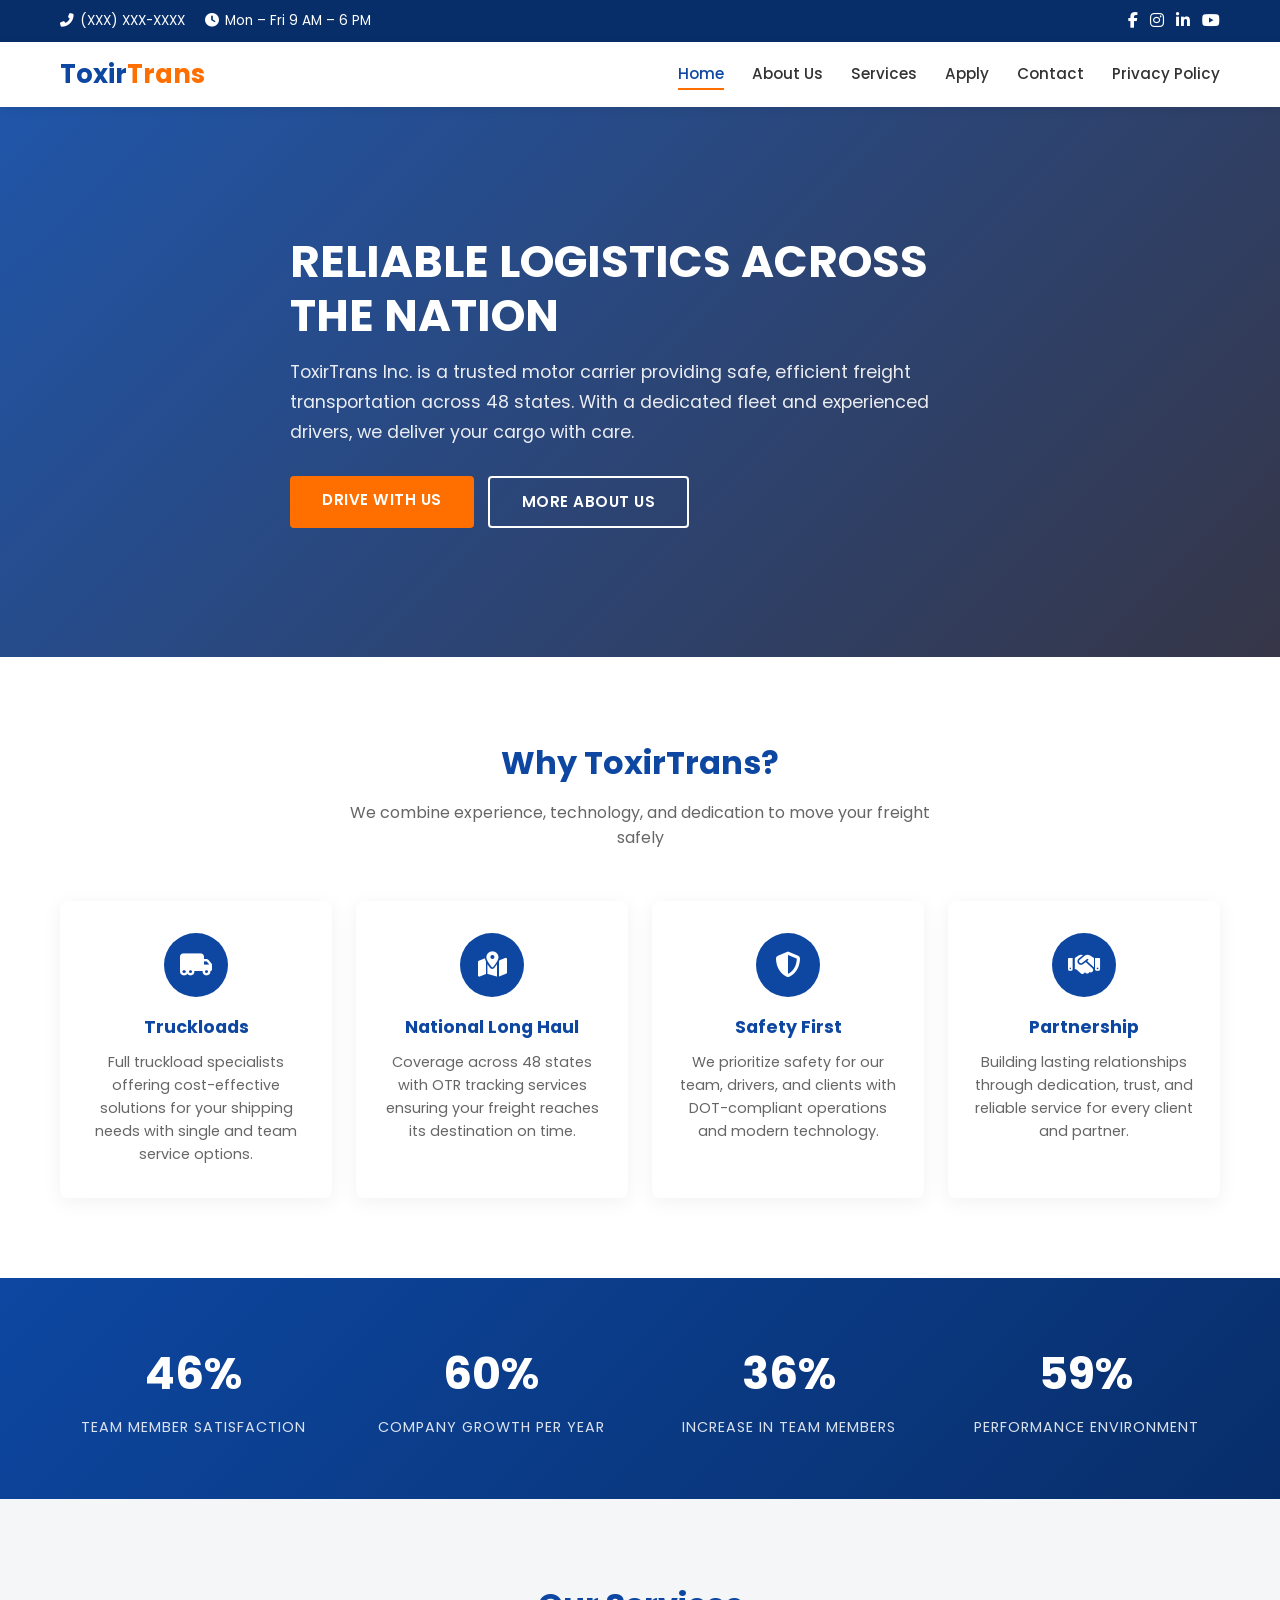
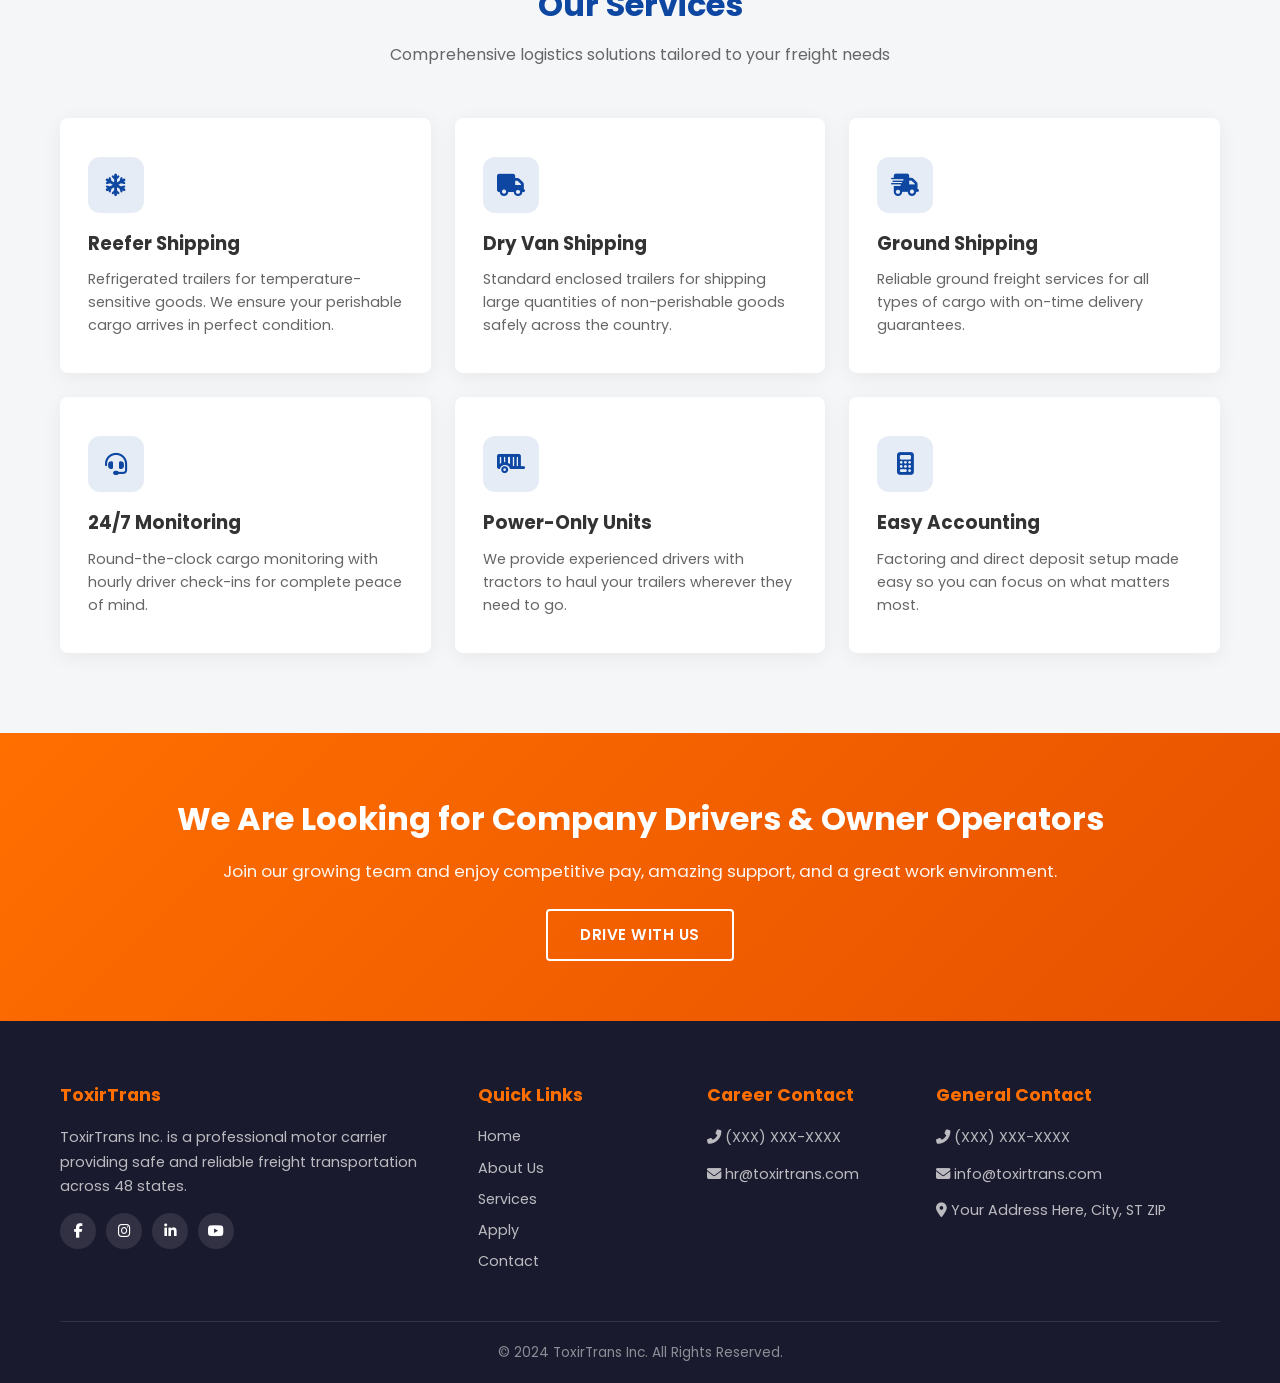
==== index.html @ 1f2e8809 "Initial ToxirTrans website - 6-page static site Co-Authored-By: Claude Opus 4.6 <noreply@anthropic.c" ====
<!DOCTYPE html>
<html lang="en">
<head>
  <meta charset="UTF-8">
  <meta name="viewport" content="width=device-width, initial-scale=1.0">
  <title>ToxirTrans – Reliable Logistics Across the Nation</title>
  <meta name="description" content="ToxirTrans Inc. – Professional trucking and logistics services across 48 states. Dry Van, Reefer, Power-Only and more.">
  <link rel="preconnect" href="https://fonts.googleapis.com">
  <link href="https://fonts.googleapis.com/css2?family=Poppins:wght@300;400;500;600;700&display=swap" rel="stylesheet">
  <link rel="stylesheet" href="https://cdnjs.cloudflare.com/ajax/libs/font-awesome/6.5.1/css/all.min.css">
  <link rel="stylesheet" href="css/style.css">
</head>
<body>

  <!-- TOPBAR -->
  <div class="topbar">
    <div class="container">
      <div class="topbar-left">
        <span><i class="fas fa-phone-alt"></i> (XXX) XXX-XXXX</span>
        <span><i class="fas fa-clock"></i> Mon – Fri 9 AM – 6 PM</span>
      </div>
      <div class="topbar-right">
        <a href="#" aria-label="Facebook"><i class="fab fa-facebook-f"></i></a>
        <a href="#" aria-label="Instagram"><i class="fab fa-instagram"></i></a>
        <a href="#" aria-label="LinkedIn"><i class="fab fa-linkedin-in"></i></a>
        <a href="#" aria-label="YouTube"><i class="fab fa-youtube"></i></a>
      </div>
    </div>
  </div>

  <!-- NAVBAR -->
  <nav class="navbar">
    <div class="container">
      <a href="index.html" class="logo">Toxir<span>Trans</span></a>
      <div class="nav-links">
        <a href="index.html" class="active">Home</a>
        <a href="about.html">About Us</a>
        <a href="services.html">Services</a>
        <a href="apply.html">Apply</a>
        <a href="contact.html">Contact</a>
        <a href="privacy.html">Privacy Policy</a>
      </div>
      <div class="hamburger"><i class="fas fa-bars"></i></div>
    </div>
  </nav>

  <!-- HERO -->
  <section class="hero">
    <div class="container">
      <div class="hero-content">
        <h1>Reliable Logistics Across the Nation</h1>
        <p>ToxirTrans Inc. is a trusted motor carrier providing safe, efficient freight transportation across 48 states. With a dedicated fleet and experienced drivers, we deliver your cargo with care.</p>
        <div class="hero-buttons">
          <a href="apply.html" class="btn btn-primary">Drive With Us</a>
          <a href="about.html" class="btn btn-outline">More About Us</a>
        </div>
      </div>
    </div>
  </section>

  <!-- WHY US -->
  <section class="section">
    <div class="container">
      <div class="section-title fade-in">
        <h2>Why ToxirTrans?</h2>
        <p>We combine experience, technology, and dedication to move your freight safely</p>
      </div>
      <div class="value-grid">
        <div class="value-card fade-in">
          <div class="icon"><i class="fas fa-truck-moving"></i></div>
          <h3>Truckloads</h3>
          <p>Full truckload specialists offering cost-effective solutions for your shipping needs with single and team service options.</p>
        </div>
        <div class="value-card fade-in">
          <div class="icon"><i class="fas fa-map-marked-alt"></i></div>
          <h3>National Long Haul</h3>
          <p>Coverage across 48 states with OTR tracking services ensuring your freight reaches its destination on time.</p>
        </div>
        <div class="value-card fade-in">
          <div class="icon"><i class="fas fa-shield-alt"></i></div>
          <h3>Safety First</h3>
          <p>We prioritize safety for our team, drivers, and clients with DOT-compliant operations and modern technology.</p>
        </div>
        <div class="value-card fade-in">
          <div class="icon"><i class="fas fa-handshake"></i></div>
          <h3>Partnership</h3>
          <p>Building lasting relationships through dedication, trust, and reliable service for every client and partner.</p>
        </div>
      </div>
    </div>
  </section>

  <!-- STATS -->
  <section class="stats-section">
    <div class="container">
      <div class="stats-grid">
        <div class="stat-item fade-in">
          <h3><span class="counter" data-target="70" data-suffix="%">0</span></h3>
          <p>Team Member Satisfaction</p>
        </div>
        <div class="stat-item fade-in">
          <h3><span class="counter" data-target="92" data-suffix="%">0</span></h3>
          <p>Company Growth Per Year</p>
        </div>
        <div class="stat-item fade-in">
          <h3><span class="counter" data-target="54" data-suffix="%">0</span></h3>
          <p>Increase in Team Members</p>
        </div>
        <div class="stat-item fade-in">
          <h3><span class="counter" data-target="90" data-suffix="%">0</span></h3>
          <p>Performance Environment</p>
        </div>
      </div>
    </div>
  </section>

  <!-- SERVICES -->
  <section class="section section-light">
    <div class="container">
      <div class="section-title fade-in">
        <h2>Our Services</h2>
        <p>Comprehensive logistics solutions tailored to your freight needs</p>
      </div>
      <div class="services-grid">
        <div class="service-card fade-in">
          <div class="icon"><i class="fas fa-snowflake"></i></div>
          <h3>Reefer Shipping</h3>
          <p>Refrigerated trailers for temperature-sensitive goods. We ensure your perishable cargo arrives in perfect condition.</p>
        </div>
        <div class="service-card fade-in">
          <div class="icon"><i class="fas fa-truck"></i></div>
          <h3>Dry Van Shipping</h3>
          <p>Standard enclosed trailers for shipping large quantities of non-perishable goods safely across the country.</p>
        </div>
        <div class="service-card fade-in">
          <div class="icon"><i class="fas fa-shipping-fast"></i></div>
          <h3>Ground Shipping</h3>
          <p>Reliable ground freight services for all types of cargo with on-time delivery guarantees.</p>
        </div>
        <div class="service-card fade-in">
          <div class="icon"><i class="fas fa-headset"></i></div>
          <h3>24/7 Monitoring</h3>
          <p>Round-the-clock cargo monitoring with hourly driver check-ins for complete peace of mind.</p>
        </div>
        <div class="service-card fade-in">
          <div class="icon"><i class="fas fa-trailer"></i></div>
          <h3>Power-Only Units</h3>
          <p>We provide experienced drivers with tractors to haul your trailers wherever they need to go.</p>
        </div>
        <div class="service-card fade-in">
          <div class="icon"><i class="fas fa-calculator"></i></div>
          <h3>Easy Accounting</h3>
          <p>Factoring and direct deposit setup made easy so you can focus on what matters most.</p>
        </div>
      </div>
    </div>
  </section>

  <!-- RECRUITMENT CTA -->
  <section class="cta-section">
    <div class="container">
      <h2>We Are Looking for Company Drivers &amp; Owner Operators</h2>
      <p>Join our growing team and enjoy competitive pay, amazing support, and a great work environment.</p>
      <a href="apply.html" class="btn btn-outline">Drive With Us</a>
    </div>
  </section>

  <!-- FOOTER -->
  <footer class="footer">
    <div class="container">
      <div class="footer-grid">
        <div class="footer-col">
          <h3>Toxir<span style="color:#ff6f00">Trans</span></h3>
          <p>ToxirTrans Inc. is a professional motor carrier providing safe and reliable freight transportation across 48 states.</p>
          <div class="footer-social">
            <a href="#"><i class="fab fa-facebook-f"></i></a>
            <a href="#"><i class="fab fa-instagram"></i></a>
            <a href="#"><i class="fab fa-linkedin-in"></i></a>
            <a href="#"><i class="fab fa-youtube"></i></a>
          </div>
        </div>
        <div class="footer-col">
          <h3>Quick Links</h3>
          <a href="index.html">Home</a>
          <a href="about.html">About Us</a>
          <a href="services.html">Services</a>
          <a href="apply.html">Apply</a>
          <a href="contact.html">Contact</a>
        </div>
        <div class="footer-col">
          <h3>Career Contact</h3>
          <p><i class="fas fa-phone-alt"></i> (XXX) XXX-XXXX</p>
          <p><i class="fas fa-envelope"></i> hr@toxirtrans.com</p>
        </div>
        <div class="footer-col">
          <h3>General Contact</h3>
          <p><i class="fas fa-phone-alt"></i> (XXX) XXX-XXXX</p>
          <p><i class="fas fa-envelope"></i> info@toxirtrans.com</p>
          <p><i class="fas fa-map-marker-alt"></i> Your Address Here, City, ST ZIP</p>
        </div>
      </div>
      <div class="footer-bottom">
        <p>&copy; 2024 ToxirTrans Inc. All Rights Reserved.</p>
      </div>
    </div>
  </footer>

  <script src="js/main.js"></script>
</body>
</html>
---- css/style.css ----
/* ===== RESET & BASE ===== */
*, *::before, *::after { margin: 0; padding: 0; box-sizing: border-box; }
html { scroll-behavior: smooth; }
body {
  font-family: 'Poppins', sans-serif;
  color: #333;
  line-height: 1.6;
  overflow-x: hidden;
}
a { text-decoration: none; color: inherit; }
ul { list-style: none; }
img { max-width: 100%; display: block; }
.container { max-width: 1200px; margin: 0 auto; padding: 0 20px; }

/* ===== COLORS ===== */
:root {
  --primary: #0d47a1;
  --primary-dark: #082e6a;
  --accent: #ff6f00;
  --accent-light: #ffa040;
  --text: #333;
  --text-light: #666;
  --light-bg: #f4f6f8;
  --white: #fff;
  --dark: #1a1a2e;
}

/* ===== HEADER / TOPBAR ===== */
.topbar {
  background: var(--primary-dark);
  color: var(--white);
  padding: 8px 0;
  font-size: 0.85rem;
}
.topbar .container {
  display: flex;
  justify-content: space-between;
  align-items: center;
  flex-wrap: wrap;
  gap: 10px;
}
.topbar-left { display: flex; gap: 20px; align-items: center; }
.topbar-left span { display: flex; align-items: center; gap: 6px; }
.topbar-right { display: flex; gap: 12px; }
.topbar-right a {
  color: var(--white);
  font-size: 1rem;
  transition: color 0.3s;
}
.topbar-right a:hover { color: var(--accent); }

.navbar {
  background: var(--white);
  box-shadow: 0 2px 10px rgba(0,0,0,0.08);
  position: sticky;
  top: 0;
  z-index: 1000;
}
.navbar .container {
  display: flex;
  justify-content: space-between;
  align-items: center;
  padding-top: 12px;
  padding-bottom: 12px;
}
.logo {
  font-size: 1.6rem;
  font-weight: 700;
  color: var(--primary);
}
.logo span { color: var(--accent); }
.nav-links { display: flex; gap: 28px; }
.nav-links a {
  font-weight: 500;
  font-size: 0.95rem;
  color: var(--text);
  transition: color 0.3s;
  position: relative;
}
.nav-links a::after {
  content: '';
  position: absolute;
  bottom: -4px;
  left: 0;
  width: 0;
  height: 2px;
  background: var(--accent);
  transition: width 0.3s;
}
.nav-links a:hover, .nav-links a.active { color: var(--primary); }
.nav-links a:hover::after, .nav-links a.active::after { width: 100%; }

.hamburger { display: none; cursor: pointer; font-size: 1.5rem; color: var(--primary); }

/* ===== HERO ===== */
.hero {
  position: relative;
  min-height: 550px;
  display: flex;
  align-items: center;
  background: linear-gradient(135deg, rgba(13,71,161,0.92), rgba(26,26,46,0.88)),
    url('https://images.unsplash.com/photo-1586528116311-ad8dd3c8310d?w=1920&q=80') center/cover no-repeat;
  color: var(--white);
}
.hero-about {
  background: linear-gradient(135deg, rgba(13,71,161,0.92), rgba(26,26,46,0.88)),
    url('https://images.unsplash.com/photo-1601584115197-04ecc0da31d7?w=1920&q=80') center/cover no-repeat;
}
.hero-services {
  background: linear-gradient(135deg, rgba(13,71,161,0.92), rgba(26,26,46,0.88)),
    url('https://images.unsplash.com/photo-1519003722824-194d4455a60c?w=1920&q=80') center/cover no-repeat;
}
.hero-apply {
  background: linear-gradient(135deg, rgba(13,71,161,0.92), rgba(26,26,46,0.88)),
    url('https://images.unsplash.com/photo-1544620347-c4fd4a3d5957?w=1920&q=80') center/cover no-repeat;
}
.hero-contact {
  background: linear-gradient(135deg, rgba(13,71,161,0.92), rgba(26,26,46,0.88)),
    url('https://images.unsplash.com/photo-1580674285054-bed31e145f59?w=1920&q=80') center/cover no-repeat;
}
.hero-privacy {
  min-height: 300px;
  background: linear-gradient(135deg, rgba(13,71,161,0.95), rgba(26,26,46,0.9));
}
.hero-content { max-width: 700px; }
.hero-content h1 {
  font-size: 2.8rem;
  font-weight: 700;
  margin-bottom: 16px;
  line-height: 1.2;
  text-transform: uppercase;
}
.hero-content p {
  font-size: 1.1rem;
  margin-bottom: 28px;
  opacity: 0.9;
  line-height: 1.7;
}
.hero-buttons { display: flex; gap: 14px; flex-wrap: wrap; }

/* ===== BUTTONS ===== */
.btn {
  display: inline-block;
  padding: 12px 32px;
  border-radius: 4px;
  font-weight: 600;
  font-size: 0.95rem;
  transition: all 0.3s;
  cursor: pointer;
  border: none;
  text-transform: uppercase;
  letter-spacing: 0.5px;
}
.btn-primary { background: var(--accent); color: var(--white); }
.btn-primary:hover { background: var(--accent-light); transform: translateY(-2px); }
.btn-outline { background: transparent; color: var(--white); border: 2px solid var(--white); }
.btn-outline:hover { background: var(--white); color: var(--primary); }
.btn-blue { background: var(--primary); color: var(--white); }
.btn-blue:hover { background: var(--primary-dark); transform: translateY(-2px); }

/* ===== SECTIONS ===== */
.section { padding: 80px 0; }
.section-dark { background: var(--dark); color: var(--white); }
.section-light { background: var(--light-bg); }
.section-title {
  text-align: center;
  margin-bottom: 50px;
}
.section-title h2 {
  font-size: 2rem;
  color: var(--primary);
  margin-bottom: 12px;
}
.section-dark .section-title h2 { color: var(--white); }
.section-title p {
  color: var(--text-light);
  font-size: 1rem;
  max-width: 600px;
  margin: 0 auto;
}
.section-dark .section-title p { color: rgba(255,255,255,0.7); }

/* ===== WHY US / VALUE PROPS ===== */
.value-grid {
  display: grid;
  grid-template-columns: repeat(4, 1fr);
  gap: 24px;
}
.value-card {
  background: var(--white);
  border-radius: 8px;
  padding: 32px 24px;
  text-align: center;
  box-shadow: 0 4px 20px rgba(0,0,0,0.06);
  transition: transform 0.3s, box-shadow 0.3s;
}
.value-card:hover {
  transform: translateY(-6px);
  box-shadow: 0 8px 30px rgba(0,0,0,0.12);
}
.value-card .icon {
  width: 64px;
  height: 64px;
  background: var(--primary);
  color: var(--white);
  border-radius: 50%;
  display: flex;
  align-items: center;
  justify-content: center;
  font-size: 1.6rem;
  margin: 0 auto 16px;
}
.value-card h3 { font-size: 1.1rem; margin-bottom: 10px; color: var(--primary); }
.value-card p { font-size: 0.9rem; color: var(--text-light); }

/* ===== STATS ===== */
.stats-section {
  background: linear-gradient(135deg, var(--primary), var(--primary-dark));
  padding: 60px 0;
}
.stats-grid {
  display: grid;
  grid-template-columns: repeat(4, 1fr);
  gap: 30px;
  text-align: center;
  color: var(--white);
}
.stat-item h3 {
  font-size: 2.8rem;
  font-weight: 700;
  margin-bottom: 6px;
}
.stat-item p {
  font-size: 0.9rem;
  opacity: 0.85;
  text-transform: uppercase;
  letter-spacing: 1px;
}

/* ===== SERVICES GRID ===== */
.services-grid {
  display: grid;
  grid-template-columns: repeat(3, 1fr);
  gap: 24px;
}
.service-card {
  background: var(--white);
  border-radius: 8px;
  padding: 36px 28px;
  box-shadow: 0 4px 20px rgba(0,0,0,0.06);
  transition: transform 0.3s, box-shadow 0.3s;
  border-top: 3px solid transparent;
}
.service-card:hover {
  transform: translateY(-6px);
  box-shadow: 0 8px 30px rgba(0,0,0,0.12);
  border-top-color: var(--accent);
}
.service-card .icon {
  width: 56px;
  height: 56px;
  background: rgba(13,71,161,0.1);
  color: var(--primary);
  border-radius: 12px;
  display: flex;
  align-items: center;
  justify-content: center;
  font-size: 1.4rem;
  margin-bottom: 16px;
}
.service-card h3 { font-size: 1.15rem; margin-bottom: 10px; color: var(--text); }
.service-card p { font-size: 0.9rem; color: var(--text-light); line-height: 1.6; }

/* ===== CTA / RECRUITMENT BANNER ===== */
.cta-section {
  background: linear-gradient(135deg, var(--accent), #e65100);
  padding: 60px 0;
  text-align: center;
  color: var(--white);
}
.cta-section h2 { font-size: 2rem; margin-bottom: 14px; }
.cta-section p { font-size: 1.05rem; margin-bottom: 24px; opacity: 0.95; }

/* ===== ABOUT PAGE ===== */
.about-content {
  display: grid;
  grid-template-columns: 1fr 1fr;
  gap: 50px;
  align-items: center;
}
.about-text h2 { font-size: 1.8rem; color: var(--primary); margin-bottom: 16px; }
.about-text p { margin-bottom: 14px; color: var(--text-light); line-height: 1.7; }
.about-image {
  border-radius: 8px;
  overflow: hidden;
  box-shadow: 0 10px 40px rgba(0,0,0,0.12);
}
.about-image img { width: 100%; height: 400px; object-fit: cover; }

.facility-grid {
  display: grid;
  grid-template-columns: repeat(3, 1fr);
  gap: 24px;
  margin-top: 30px;
}
.facility-card {
  background: var(--white);
  padding: 28px;
  border-radius: 8px;
  text-align: center;
  box-shadow: 0 4px 15px rgba(0,0,0,0.06);
}
.facility-card .icon {
  font-size: 2rem;
  color: var(--primary);
  margin-bottom: 12px;
}
.facility-card h3 { font-size: 1.1rem; margin-bottom: 8px; }
.facility-card p { font-size: 0.9rem; color: var(--text-light); }

/* ===== PARTNERS ===== */
.partners-grid {
  display: flex;
  flex-wrap: wrap;
  justify-content: center;
  gap: 30px;
  align-items: center;
}
.partner-item {
  background: var(--white);
  padding: 20px 30px;
  border-radius: 8px;
  box-shadow: 0 2px 10px rgba(0,0,0,0.06);
  font-weight: 600;
  color: var(--text-light);
  font-size: 0.95rem;
  transition: box-shadow 0.3s;
}
.partner-item:hover { box-shadow: 0 4px 20px rgba(0,0,0,0.12); }

/* ===== SERVICES PAGE DETAIL ===== */
.mission-block {
  text-align: center;
  max-width: 800px;
  margin: 0 auto 50px;
}
.mission-block h2 { font-size: 1.8rem; color: var(--primary); margin-bottom: 16px; }
.mission-block p { color: var(--text-light); line-height: 1.7; }

.shipping-types {
  display: grid;
  grid-template-columns: 1fr 1fr;
  gap: 30px;
  margin-top: 40px;
}
.shipping-card {
  background: var(--white);
  border-radius: 8px;
  overflow: hidden;
  box-shadow: 0 4px 20px rgba(0,0,0,0.06);
}
.shipping-card img { width: 100%; height: 220px; object-fit: cover; }
.shipping-card-body { padding: 24px; }
.shipping-card-body h3 { font-size: 1.2rem; margin-bottom: 10px; color: var(--primary); }
.shipping-card-body p { font-size: 0.9rem; color: var(--text-light); line-height: 1.6; }

.features-grid {
  display: grid;
  grid-template-columns: repeat(3, 1fr);
  gap: 24px;
}
.feature-card {
  text-align: center;
  padding: 30px 24px;
}
.feature-card .icon {
  width: 70px;
  height: 70px;
  background: rgba(255,255,255,0.15);
  border-radius: 50%;
  display: flex;
  align-items: center;
  justify-content: center;
  font-size: 1.6rem;
  margin: 0 auto 16px;
}
.feature-card h3 { font-size: 1.1rem; margin-bottom: 10px; }
.feature-card p { font-size: 0.9rem; opacity: 0.85; }

/* ===== APPLY / CAREERS ===== */
.career-tabs {
  display: flex;
  justify-content: center;
  gap: 12px;
  margin-bottom: 40px;
  flex-wrap: wrap;
}
.career-tab {
  padding: 12px 28px;
  border: 2px solid var(--primary);
  border-radius: 4px;
  cursor: pointer;
  font-weight: 600;
  color: var(--primary);
  transition: all 0.3s;
  background: transparent;
  font-size: 0.95rem;
}
.career-tab.active, .career-tab:hover {
  background: var(--primary);
  color: var(--white);
}
.career-panel { display: none; }
.career-panel.active { display: block; }

.compensation-grid {
  display: grid;
  grid-template-columns: 1fr 1fr;
  gap: 30px;
}
.comp-card {
  background: var(--white);
  border-radius: 8px;
  padding: 32px;
  box-shadow: 0 4px 20px rgba(0,0,0,0.06);
}
.comp-card h3 { color: var(--primary); font-size: 1.2rem; margin-bottom: 16px; }
.comp-list { display: flex; flex-direction: column; gap: 12px; }
.comp-item {
  display: flex;
  align-items: center;
  gap: 10px;
  font-size: 0.95rem;
}
.comp-item i { color: var(--accent); font-size: 1.1rem; }
.comp-highlight {
  background: linear-gradient(135deg, var(--primary), var(--primary-dark));
  color: var(--white);
  border-radius: 8px;
  padding: 32px;
  text-align: center;
}
.comp-highlight .amount { font-size: 2.2rem; font-weight: 700; margin-bottom: 6px; }
.comp-highlight p { opacity: 0.9; }

/* ===== APPLICATION FORM ===== */
.form-section { max-width: 700px; margin: 0 auto; }
.form-group { margin-bottom: 20px; }
.form-group label {
  display: block;
  margin-bottom: 6px;
  font-weight: 500;
  font-size: 0.9rem;
  color: var(--text);
}
.form-group input,
.form-group select,
.form-group textarea {
  width: 100%;
  padding: 12px 16px;
  border: 1px solid #ddd;
  border-radius: 4px;
  font-size: 0.95rem;
  font-family: inherit;
  transition: border-color 0.3s;
}
.form-group input:focus,
.form-group select:focus,
.form-group textarea:focus {
  outline: none;
  border-color: var(--primary);
}
.form-row {
  display: grid;
  grid-template-columns: 1fr 1fr;
  gap: 16px;
}

/* ===== CONTACT PAGE ===== */
.contact-grid {
  display: grid;
  grid-template-columns: 1fr 1fr;
  gap: 40px;
}
.contact-info-cards { display: flex; flex-direction: column; gap: 20px; }
.contact-card {
  background: var(--white);
  padding: 24px;
  border-radius: 8px;
  box-shadow: 0 4px 15px rgba(0,0,0,0.06);
  display: flex;
  gap: 16px;
  align-items: flex-start;
}
.contact-card .icon {
  width: 48px;
  height: 48px;
  background: var(--primary);
  color: var(--white);
  border-radius: 50%;
  display: flex;
  align-items: center;
  justify-content: center;
  font-size: 1.1rem;
  flex-shrink: 0;
}
.contact-card h3 { font-size: 1rem; margin-bottom: 4px; color: var(--primary); }
.contact-card p { font-size: 0.9rem; color: var(--text-light); }
.contact-form-wrapper {
  background: var(--white);
  padding: 36px;
  border-radius: 8px;
  box-shadow: 0 4px 20px rgba(0,0,0,0.06);
}
.contact-form-wrapper h3 { font-size: 1.3rem; margin-bottom: 24px; color: var(--primary); }

/* ===== NEWSLETTER ===== */
.newsletter {
  background: var(--light-bg);
  padding: 50px 0;
  text-align: center;
}
.newsletter h3 { font-size: 1.4rem; margin-bottom: 10px; color: var(--primary); }
.newsletter p { color: var(--text-light); margin-bottom: 20px; }
.newsletter-form {
  display: flex;
  max-width: 450px;
  margin: 0 auto;
  gap: 10px;
}
.newsletter-form input {
  flex: 1;
  padding: 12px 16px;
  border: 1px solid #ddd;
  border-radius: 4px;
  font-size: 0.95rem;
}
.newsletter-form input:focus { outline: none; border-color: var(--primary); }

/* ===== PRIVACY PAGE ===== */
.privacy-content h2 { font-size: 1.5rem; color: var(--primary); margin: 30px 0 14px; }
.privacy-content h3 { font-size: 1.2rem; color: var(--text); margin: 20px 0 10px; }
.privacy-content p { color: var(--text-light); margin-bottom: 12px; line-height: 1.7; }
.privacy-content ul { padding-left: 20px; margin-bottom: 14px; }
.privacy-content ul li {
  color: var(--text-light);
  margin-bottom: 6px;
  list-style: disc;
  line-height: 1.6;
}

/* ===== FOOTER ===== */
.footer {
  background: var(--dark);
  color: var(--white);
  padding: 60px 0 20px;
}
.footer-grid {
  display: grid;
  grid-template-columns: 2fr 1fr 1fr 1.5fr;
  gap: 40px;
  margin-bottom: 40px;
}
.footer-col h3 {
  font-size: 1.1rem;
  margin-bottom: 16px;
  color: var(--accent);
}
.footer-col p {
  font-size: 0.9rem;
  color: rgba(255,255,255,0.7);
  line-height: 1.7;
  margin-bottom: 12px;
}
.footer-col a {
  display: block;
  font-size: 0.9rem;
  color: rgba(255,255,255,0.7);
  margin-bottom: 8px;
  transition: color 0.3s;
}
.footer-col a:hover { color: var(--accent); }
.footer-social { display: flex; gap: 10px; margin-top: 14px; }
.footer-social a {
  width: 36px;
  height: 36px;
  background: rgba(255,255,255,0.1);
  border-radius: 50%;
  display: flex;
  align-items: center;
  justify-content: center;
  font-size: 0.9rem;
  color: var(--white);
  margin-bottom: 0;
}
.footer-social a:hover { background: var(--accent); }
.footer-bottom {
  border-top: 1px solid rgba(255,255,255,0.1);
  padding-top: 20px;
  text-align: center;
  font-size: 0.85rem;
  color: rgba(255,255,255,0.5);
}

/* ===== ANIMATIONS ===== */
.fade-in {
  opacity: 0;
  transform: translateY(30px);
  transition: opacity 0.6s ease, transform 0.6s ease;
}
.fade-in.visible {
  opacity: 1;
  transform: translateY(0);
}

/* ===== RESPONSIVE ===== */
@media (max-width: 992px) {
  .value-grid, .stats-grid { grid-template-columns: repeat(2, 1fr); }
  .services-grid { grid-template-columns: repeat(2, 1fr); }
  .footer-grid { grid-template-columns: repeat(2, 1fr); }
  .about-content { grid-template-columns: 1fr; }
  .shipping-types { grid-template-columns: 1fr; }
  .features-grid { grid-template-columns: 1fr 1fr; }
  .compensation-grid { grid-template-columns: 1fr; }
  .hero-content h1 { font-size: 2.2rem; }
}

@media (max-width: 768px) {
  .nav-links {
    display: none;
    position: absolute;
    top: 100%;
    left: 0;
    right: 0;
    background: var(--white);
    flex-direction: column;
    padding: 20px;
    box-shadow: 0 4px 10px rgba(0,0,0,0.1);
    gap: 16px;
  }
  .nav-links.active { display: flex; }
  .hamburger { display: block; }
  .topbar-left { font-size: 0.8rem; }
  .hero { min-height: 450px; }
  .hero-content h1 { font-size: 1.8rem; }
  .hero-buttons { flex-direction: column; }
  .services-grid { grid-template-columns: 1fr; }
  .features-grid { grid-template-columns: 1fr; }
  .contact-grid { grid-template-columns: 1fr; }
  .footer-grid { grid-template-columns: 1fr; }
  .form-row { grid-template-columns: 1fr; }
  .section { padding: 50px 0; }
  .value-grid { grid-template-columns: 1fr; }
  .facility-grid { grid-template-columns: 1fr; }
}
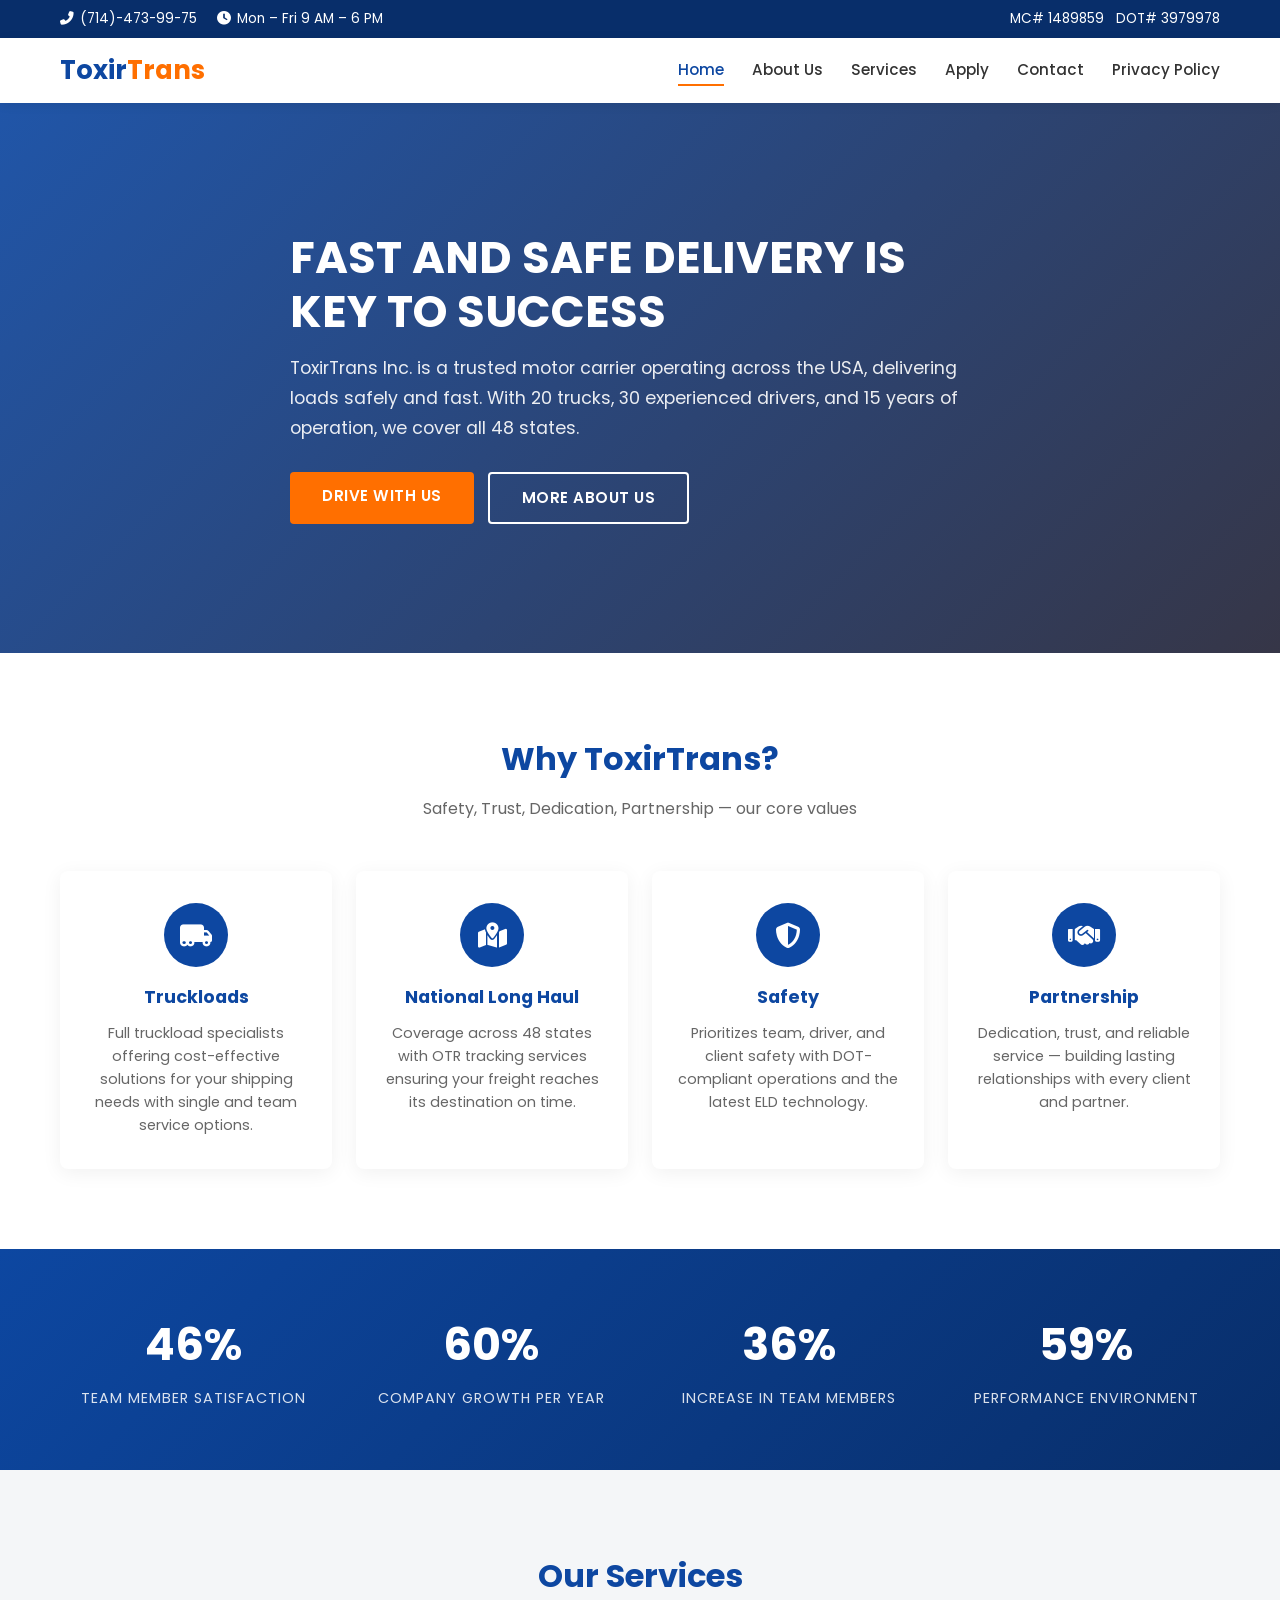
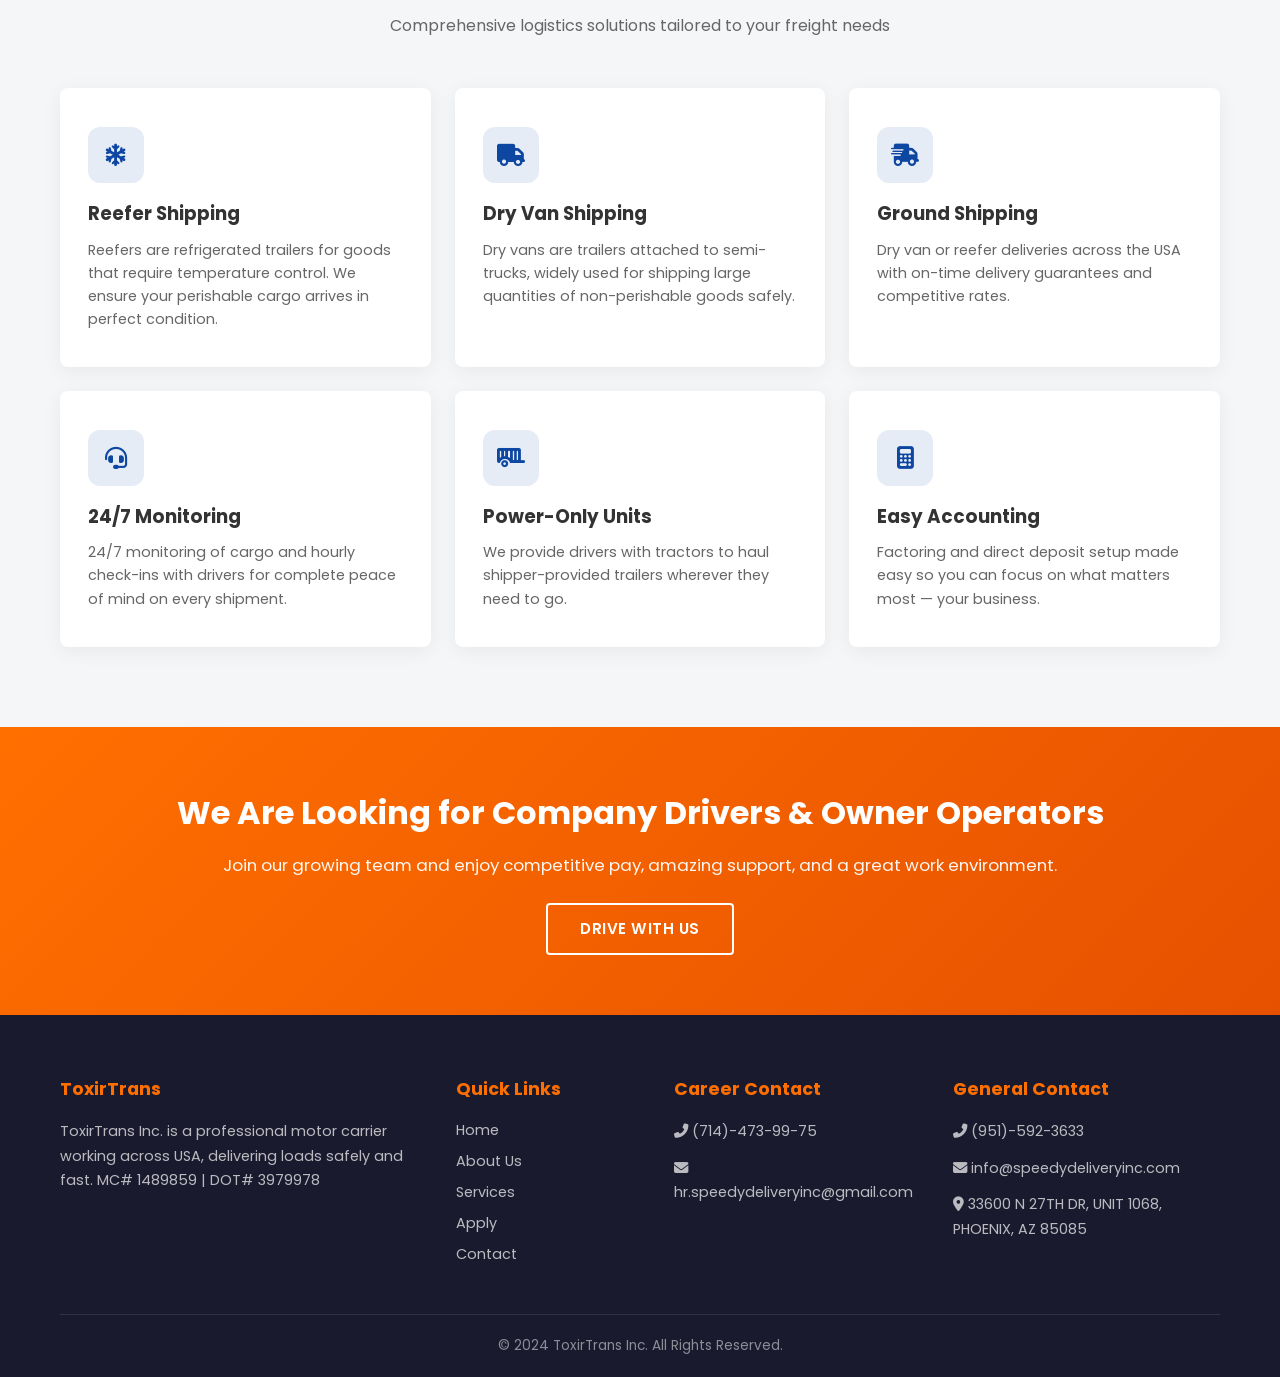
==== commit 2072b259: "Update all pages with real data from xlsx" ====
--- a/index.html
+++ b/index.html
@@ -3,8 +3,8 @@
 <head>
   <meta charset="UTF-8">
   <meta name="viewport" content="width=device-width, initial-scale=1.0">
-  <title>ToxirTrans – Reliable Logistics Across the Nation</title>
-  <meta name="description" content="ToxirTrans Inc. – Professional trucking and logistics services across 48 states. Dry Van, Reefer, Power-Only and more.">
+  <title>ToxirTrans – Fast and Safe Delivery Is Key to Success</title>
+  <meta name="description" content="ToxirTrans Inc. – Professional trucking and logistics services across 48 states. Dry Van, Reefer, Power-Only and more. MC#1489859 DOT#3979978">
   <link rel="preconnect" href="https://fonts.googleapis.com">
   <link href="https://fonts.googleapis.com/css2?family=Poppins:wght@300;400;500;600;700&display=swap" rel="stylesheet">
   <link rel="stylesheet" href="https://cdnjs.cloudflare.com/ajax/libs/font-awesome/6.5.1/css/all.min.css">
@@ -16,14 +16,12 @@
   <div class="topbar">
     <div class="container">
       <div class="topbar-left">
-        <span><i class="fas fa-phone-alt"></i> (XXX) XXX-XXXX</span>
+        <span><i class="fas fa-phone-alt"></i> (714)-473-99-75</span>
         <span><i class="fas fa-clock"></i> Mon – Fri 9 AM – 6 PM</span>
       </div>
       <div class="topbar-right">
-        <a href="#" aria-label="Facebook"><i class="fab fa-facebook-f"></i></a>
-        <a href="#" aria-label="Instagram"><i class="fab fa-instagram"></i></a>
-        <a href="#" aria-label="LinkedIn"><i class="fab fa-linkedin-in"></i></a>
-        <a href="#" aria-label="YouTube"><i class="fab fa-youtube"></i></a>
+        <span>MC# 1489859</span>
+        <span>DOT# 3979978</span>
       </div>
     </div>
   </div>
@@ -48,8 +46,8 @@
   <section class="hero">
     <div class="container">
       <div class="hero-content">
-        <h1>Reliable Logistics Across the Nation</h1>
-        <p>ToxirTrans Inc. is a trusted motor carrier providing safe, efficient freight transportation across 48 states. With a dedicated fleet and experienced drivers, we deliver your cargo with care.</p>
+        <h1>Fast and Safe Delivery Is Key to Success</h1>
+        <p>ToxirTrans Inc. is a trusted motor carrier operating across the USA, delivering loads safely and fast. With 20 trucks, 30 experienced drivers, and 15 years of operation, we cover all 48 states.</p>
         <div class="hero-buttons">
           <a href="apply.html" class="btn btn-primary">Drive With Us</a>
           <a href="about.html" class="btn btn-outline">More About Us</a>
@@ -63,7 +61,7 @@
     <div class="container">
       <div class="section-title fade-in">
         <h2>Why ToxirTrans?</h2>
-        <p>We combine experience, technology, and dedication to move your freight safely</p>
+        <p>Safety, Trust, Dedication, Partnership — our core values</p>
       </div>
       <div class="value-grid">
         <div class="value-card fade-in">
@@ -78,13 +76,13 @@
         </div>
         <div class="value-card fade-in">
           <div class="icon"><i class="fas fa-shield-alt"></i></div>
-          <h3>Safety First</h3>
-          <p>We prioritize safety for our team, drivers, and clients with DOT-compliant operations and modern technology.</p>
+          <h3>Safety</h3>
+          <p>Prioritizes team, driver, and client safety with DOT-compliant operations and the latest ELD technology.</p>
         </div>
         <div class="value-card fade-in">
           <div class="icon"><i class="fas fa-handshake"></i></div>
           <h3>Partnership</h3>
-          <p>Building lasting relationships through dedication, trust, and reliable service for every client and partner.</p>
+          <p>Dedication, trust, and reliable service — building lasting relationships with every client and partner.</p>
         </div>
       </div>
     </div>
@@ -125,32 +123,32 @@
         <div class="service-card fade-in">
           <div class="icon"><i class="fas fa-snowflake"></i></div>
           <h3>Reefer Shipping</h3>
-          <p>Refrigerated trailers for temperature-sensitive goods. We ensure your perishable cargo arrives in perfect condition.</p>
+          <p>Reefers are refrigerated trailers for goods that require temperature control. We ensure your perishable cargo arrives in perfect condition.</p>
         </div>
         <div class="service-card fade-in">
           <div class="icon"><i class="fas fa-truck"></i></div>
           <h3>Dry Van Shipping</h3>
-          <p>Standard enclosed trailers for shipping large quantities of non-perishable goods safely across the country.</p>
+          <p>Dry vans are trailers attached to semi-trucks, widely used for shipping large quantities of non-perishable goods safely.</p>
         </div>
         <div class="service-card fade-in">
           <div class="icon"><i class="fas fa-shipping-fast"></i></div>
           <h3>Ground Shipping</h3>
-          <p>Reliable ground freight services for all types of cargo with on-time delivery guarantees.</p>
+          <p>Dry van or reefer deliveries across the USA with on-time delivery guarantees and competitive rates.</p>
         </div>
         <div class="service-card fade-in">
           <div class="icon"><i class="fas fa-headset"></i></div>
           <h3>24/7 Monitoring</h3>
-          <p>Round-the-clock cargo monitoring with hourly driver check-ins for complete peace of mind.</p>
+          <p>24/7 monitoring of cargo and hourly check-ins with drivers for complete peace of mind on every shipment.</p>
         </div>
         <div class="service-card fade-in">
           <div class="icon"><i class="fas fa-trailer"></i></div>
           <h3>Power-Only Units</h3>
-          <p>We provide experienced drivers with tractors to haul your trailers wherever they need to go.</p>
+          <p>We provide drivers with tractors to haul shipper-provided trailers wherever they need to go.</p>
         </div>
         <div class="service-card fade-in">
           <div class="icon"><i class="fas fa-calculator"></i></div>
           <h3>Easy Accounting</h3>
-          <p>Factoring and direct deposit setup made easy so you can focus on what matters most.</p>
+          <p>Factoring and direct deposit setup made easy so you can focus on what matters most — your business.</p>
         </div>
       </div>
     </div>
@@ -171,13 +169,7 @@
       <div class="footer-grid">
         <div class="footer-col">
           <h3>Toxir<span style="color:#ff6f00">Trans</span></h3>
-          <p>ToxirTrans Inc. is a professional motor carrier providing safe and reliable freight transportation across 48 states.</p>
-          <div class="footer-social">
-            <a href="#"><i class="fab fa-facebook-f"></i></a>
-            <a href="#"><i class="fab fa-instagram"></i></a>
-            <a href="#"><i class="fab fa-linkedin-in"></i></a>
-            <a href="#"><i class="fab fa-youtube"></i></a>
-          </div>
+          <p>ToxirTrans Inc. is a professional motor carrier working across USA, delivering loads safely and fast. MC# 1489859 | DOT# 3979978</p>
         </div>
         <div class="footer-col">
           <h3>Quick Links</h3>
@@ -189,14 +181,14 @@
         </div>
         <div class="footer-col">
           <h3>Career Contact</h3>
-          <p><i class="fas fa-phone-alt"></i> (XXX) XXX-XXXX</p>
-          <p><i class="fas fa-envelope"></i> hr@toxirtrans.com</p>
+          <p><i class="fas fa-phone-alt"></i> (714)-473-99-75</p>
+          <p><i class="fas fa-envelope"></i> hr.speedydeliveryinc@gmail.com</p>
         </div>
         <div class="footer-col">
           <h3>General Contact</h3>
-          <p><i class="fas fa-phone-alt"></i> (XXX) XXX-XXXX</p>
-          <p><i class="fas fa-envelope"></i> info@toxirtrans.com</p>
-          <p><i class="fas fa-map-marker-alt"></i> Your Address Here, City, ST ZIP</p>
+          <p><i class="fas fa-phone-alt"></i> (951)-592-3633</p>
+          <p><i class="fas fa-envelope"></i> info@speedydeliveryinc.com</p>
+          <p><i class="fas fa-map-marker-alt"></i> 33600 N 27TH DR, UNIT 1068, PHOENIX, AZ 85085</p>
         </div>
       </div>
       <div class="footer-bottom">
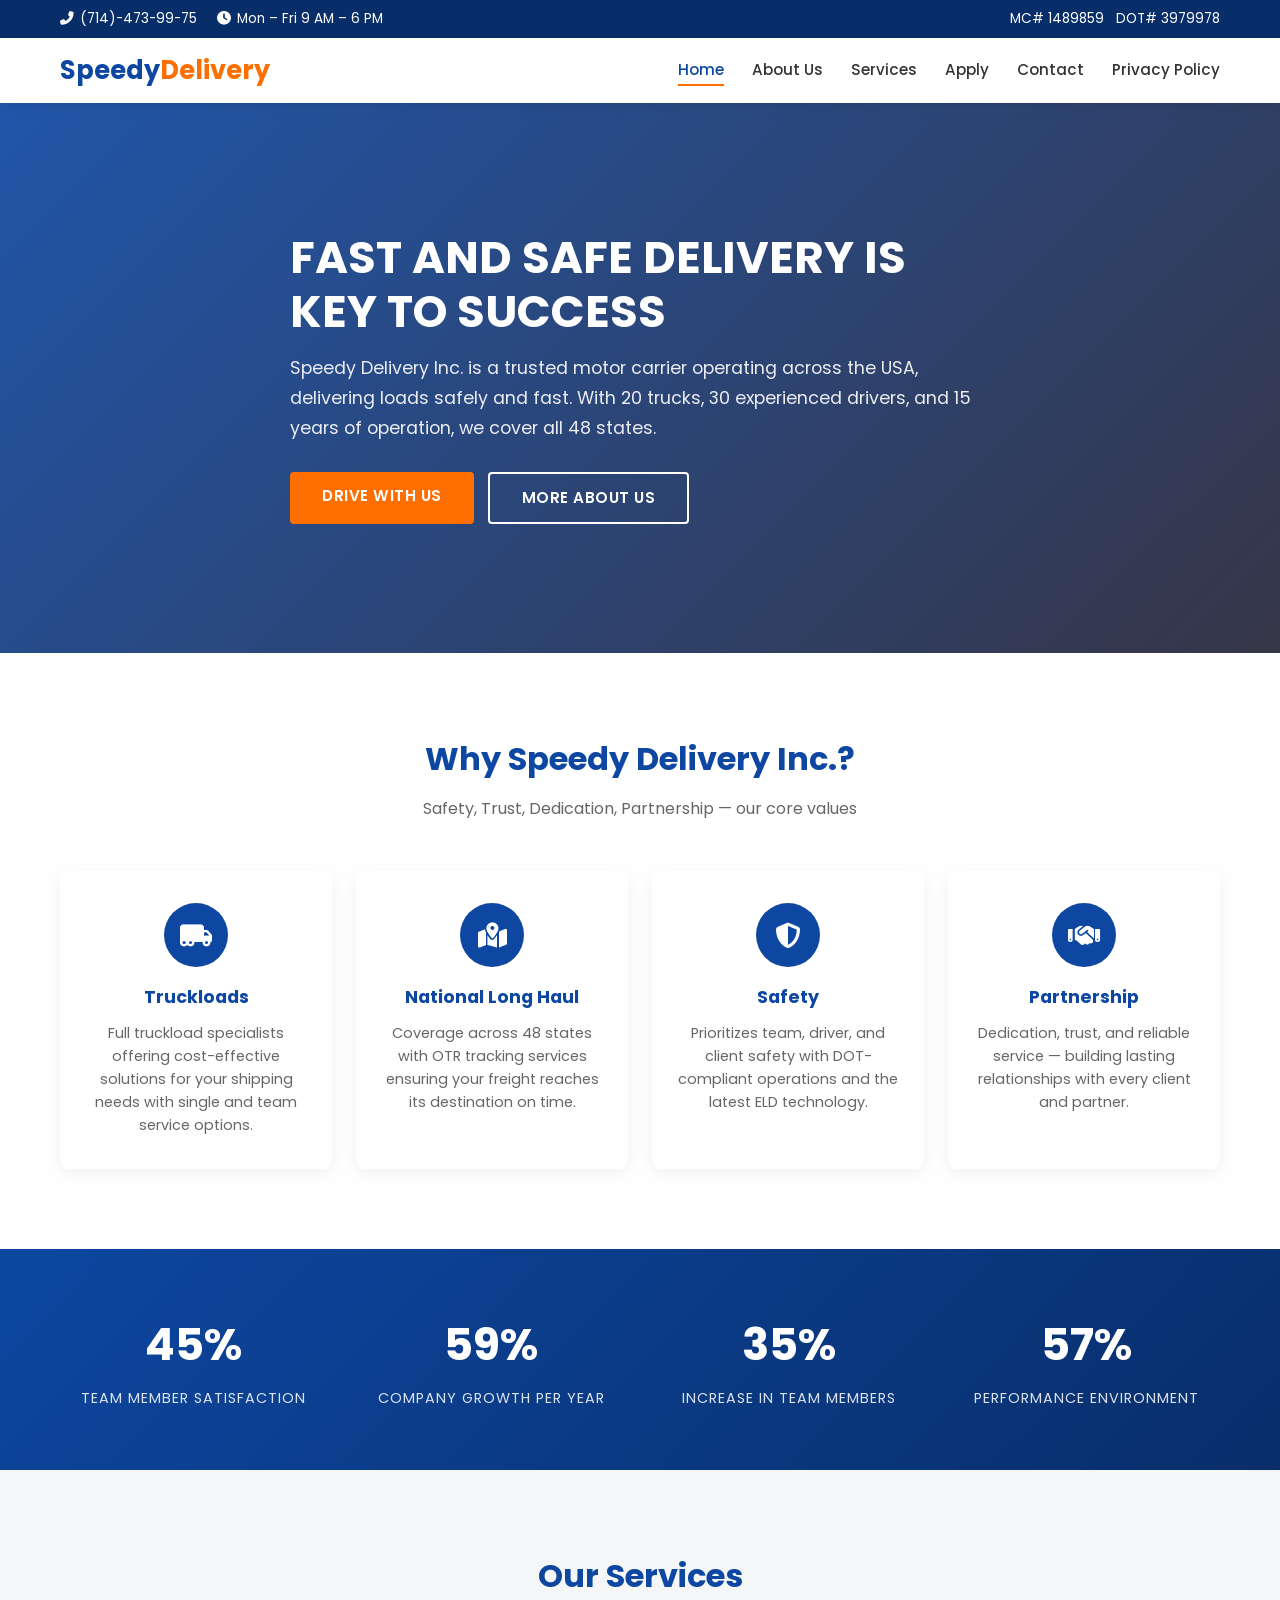
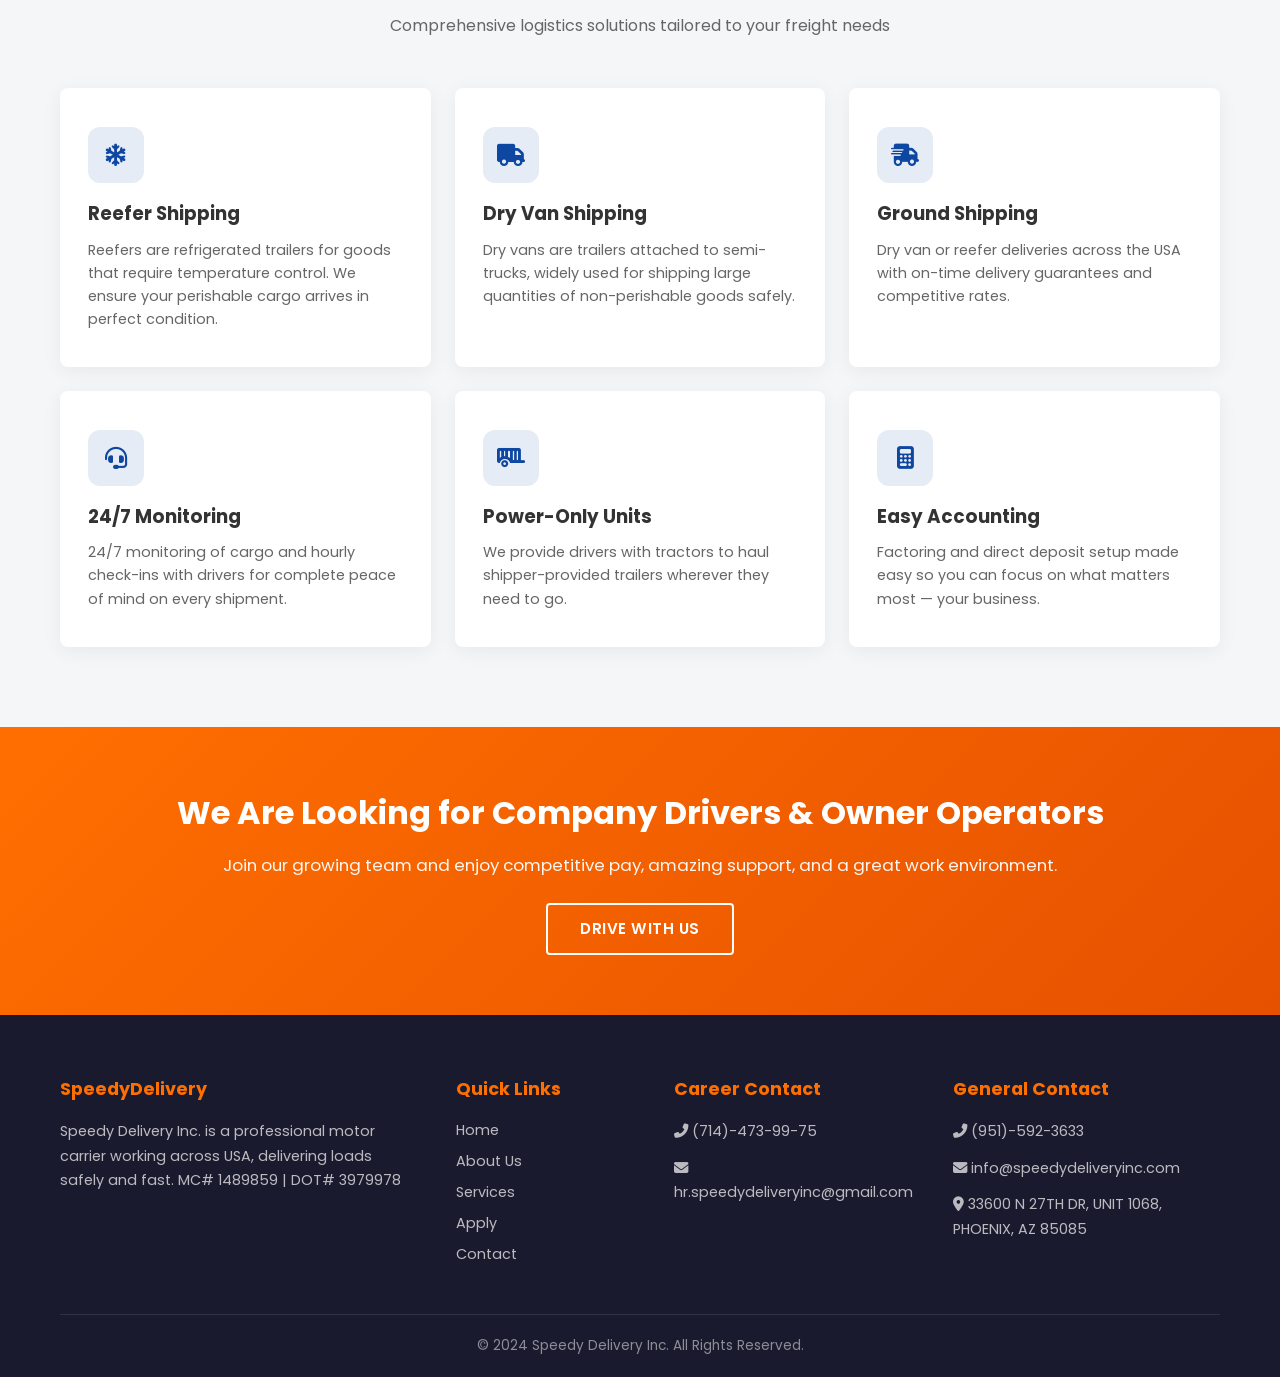
==== commit 2542655b: "Rename ToxirTrans to Speedy Delivery Inc. everywhere" ====
--- a/index.html
+++ b/index.html
@@ -3,8 +3,8 @@
 <head>
   <meta charset="UTF-8">
   <meta name="viewport" content="width=device-width, initial-scale=1.0">
-  <title>ToxirTrans – Fast and Safe Delivery Is Key to Success</title>
-  <meta name="description" content="ToxirTrans Inc. – Professional trucking and logistics services across 48 states. Dry Van, Reefer, Power-Only and more. MC#1489859 DOT#3979978">
+  <title>Speedy Delivery Inc. – Fast and Safe Delivery Is Key to Success</title>
+  <meta name="description" content="Speedy Delivery Inc. – Professional trucking and logistics services across 48 states. Dry Van, Reefer, Power-Only and more. MC#1489859 DOT#3979978">
   <link rel="preconnect" href="https://fonts.googleapis.com">
   <link href="https://fonts.googleapis.com/css2?family=Poppins:wght@300;400;500;600;700&display=swap" rel="stylesheet">
   <link rel="stylesheet" href="https://cdnjs.cloudflare.com/ajax/libs/font-awesome/6.5.1/css/all.min.css">
@@ -29,7 +29,7 @@
   <!-- NAVBAR -->
   <nav class="navbar">
     <div class="container">
-      <a href="index.html" class="logo">Toxir<span>Trans</span></a>
+      <a href="index.html" class="logo">Speedy<span>Delivery</span></a>
       <div class="nav-links">
         <a href="index.html" class="active">Home</a>
         <a href="about.html">About Us</a>
@@ -47,7 +47,7 @@
     <div class="container">
       <div class="hero-content">
         <h1>Fast and Safe Delivery Is Key to Success</h1>
-        <p>ToxirTrans Inc. is a trusted motor carrier operating across the USA, delivering loads safely and fast. With 20 trucks, 30 experienced drivers, and 15 years of operation, we cover all 48 states.</p>
+        <p>Speedy Delivery Inc. is a trusted motor carrier operating across the USA, delivering loads safely and fast. With 20 trucks, 30 experienced drivers, and 15 years of operation, we cover all 48 states.</p>
         <div class="hero-buttons">
           <a href="apply.html" class="btn btn-primary">Drive With Us</a>
           <a href="about.html" class="btn btn-outline">More About Us</a>
@@ -60,7 +60,7 @@
   <section class="section">
     <div class="container">
       <div class="section-title fade-in">
-        <h2>Why ToxirTrans?</h2>
+        <h2>Why Speedy Delivery Inc.?</h2>
         <p>Safety, Trust, Dedication, Partnership — our core values</p>
       </div>
       <div class="value-grid">
@@ -168,8 +168,8 @@
     <div class="container">
       <div class="footer-grid">
         <div class="footer-col">
-          <h3>Toxir<span style="color:#ff6f00">Trans</span></h3>
-          <p>ToxirTrans Inc. is a professional motor carrier working across USA, delivering loads safely and fast. MC# 1489859 | DOT# 3979978</p>
+          <h3>Speedy<span style="color:#ff6f00">Delivery</span></h3>
+          <p>Speedy Delivery Inc. is a professional motor carrier working across USA, delivering loads safely and fast. MC# 1489859 | DOT# 3979978</p>
         </div>
         <div class="footer-col">
           <h3>Quick Links</h3>
@@ -192,7 +192,7 @@
         </div>
       </div>
       <div class="footer-bottom">
-        <p>&copy; 2024 ToxirTrans Inc. All Rights Reserved.</p>
+        <p>&copy; 2024 Speedy Delivery Inc. All Rights Reserved.</p>
       </div>
     </div>
   </footer>
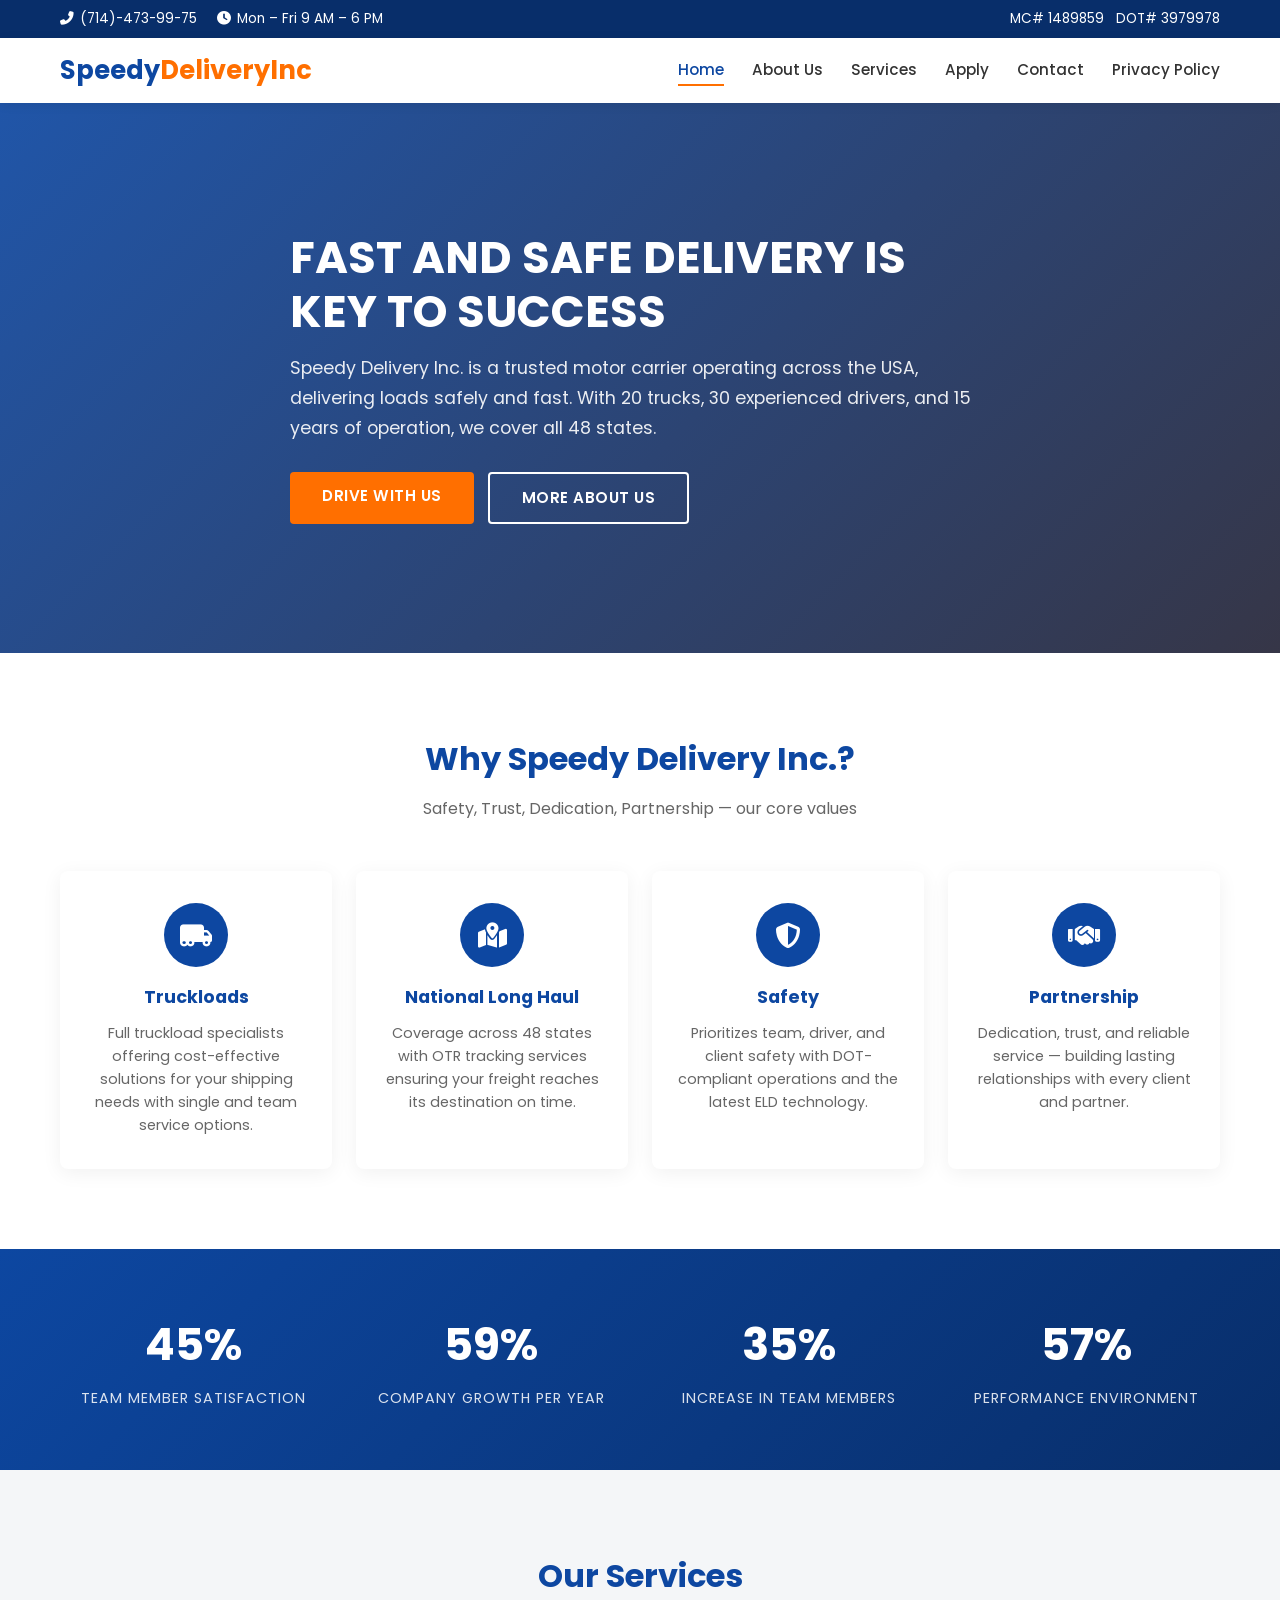
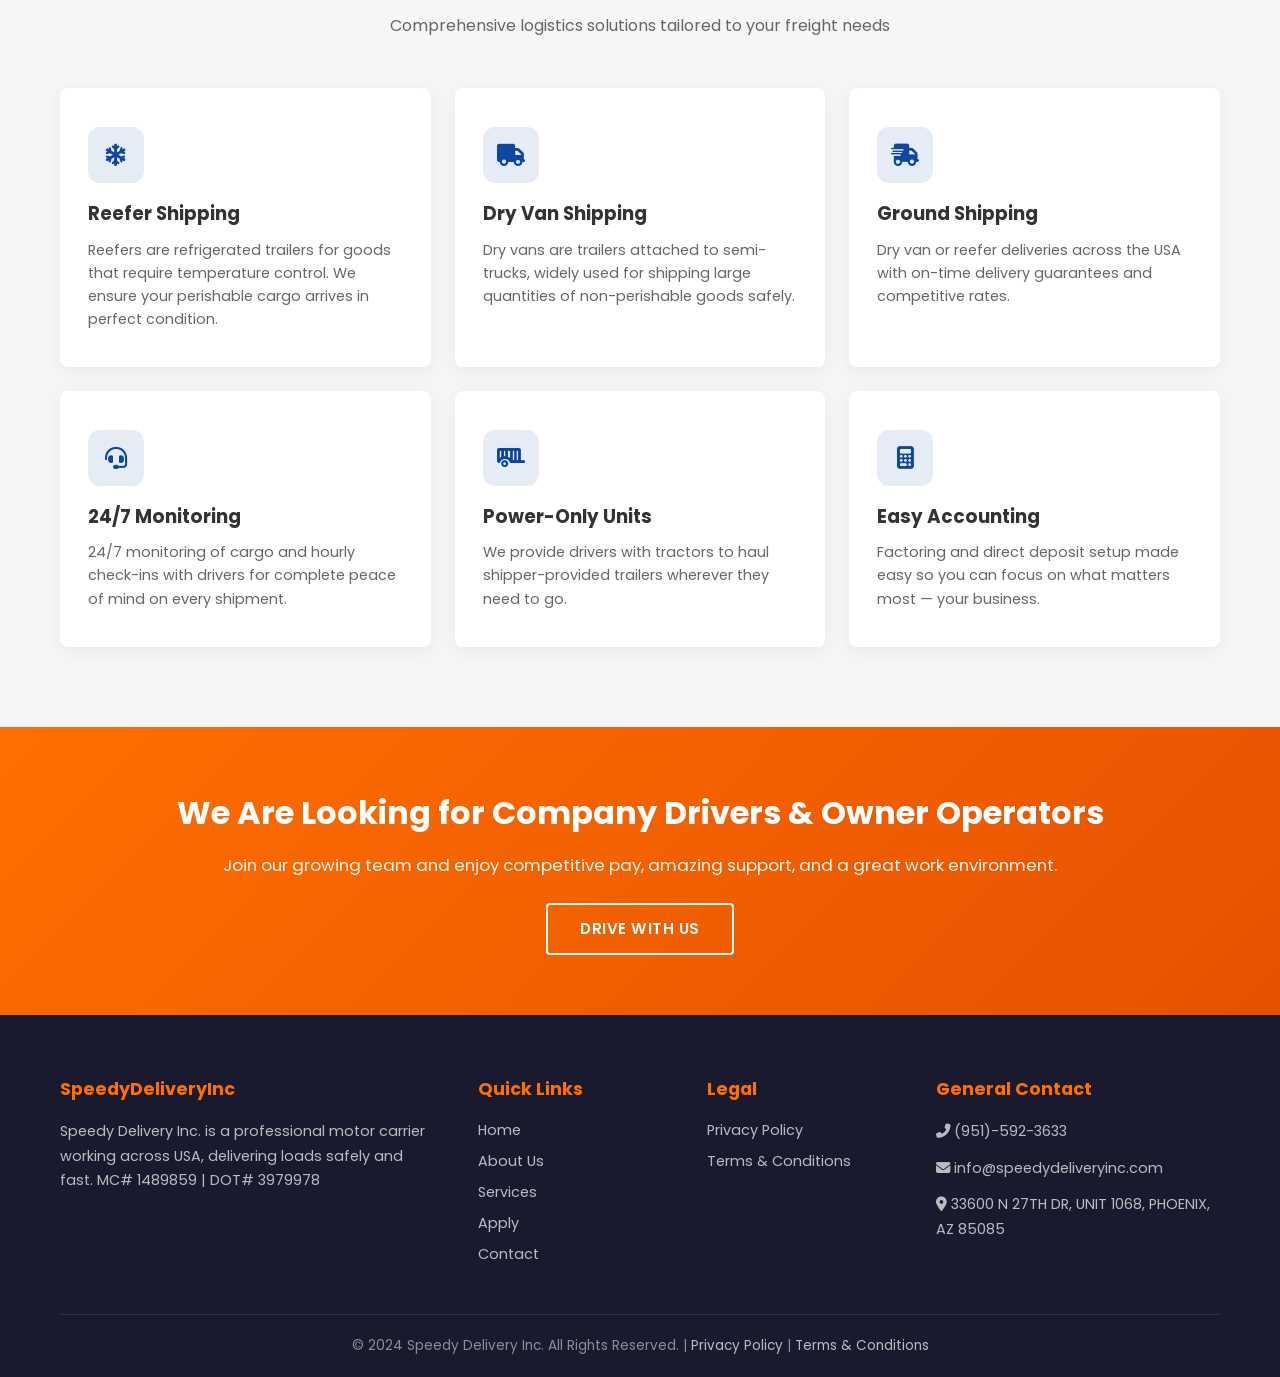
==== commit c9e09806: "Logo update, SMS compliance, Terms page, privacy policy, Freightliner hero" ====
--- a/index.html
+++ b/index.html
@@ -29,7 +29,7 @@
   <!-- NAVBAR -->
   <nav class="navbar">
     <div class="container">
-      <a href="index.html" class="logo">Speedy<span>Delivery</span></a>
+      <a href="index.html" class="logo">Speedy<span>DeliveryInc</span></a>
       <div class="nav-links">
         <a href="index.html" class="active">Home</a>
         <a href="about.html">About Us</a>
@@ -168,7 +168,7 @@
     <div class="container">
       <div class="footer-grid">
         <div class="footer-col">
-          <h3>Speedy<span style="color:#ff6f00">Delivery</span></h3>
+          <h3>Speedy<span style="color:#ff6f00">DeliveryInc</span></h3>
           <p>Speedy Delivery Inc. is a professional motor carrier working across USA, delivering loads safely and fast. MC# 1489859 | DOT# 3979978</p>
         </div>
         <div class="footer-col">
@@ -180,9 +180,9 @@
           <a href="contact.html">Contact</a>
         </div>
         <div class="footer-col">
-          <h3>Career Contact</h3>
-          <p><i class="fas fa-phone-alt"></i> (714)-473-99-75</p>
-          <p><i class="fas fa-envelope"></i> hr.speedydeliveryinc@gmail.com</p>
+          <h3>Legal</h3>
+          <a href="privacy.html">Privacy Policy</a>
+          <a href="terms.html">Terms &amp; Conditions</a>
         </div>
         <div class="footer-col">
           <h3>General Contact</h3>
@@ -192,7 +192,7 @@
         </div>
       </div>
       <div class="footer-bottom">
-        <p>&copy; 2024 Speedy Delivery Inc. All Rights Reserved.</p>
+        <p>&copy; 2024 Speedy Delivery Inc. All Rights Reserved. | <a href="privacy.html" style="color:rgba(255,255,255,0.7);">Privacy Policy</a> | <a href="terms.html" style="color:rgba(255,255,255,0.7);">Terms &amp; Conditions</a></p>
       </div>
     </div>
   </footer>
--- a/css/style.css
+++ b/css/style.css
@@ -104,7 +104,7 @@
 }
 .hero-about {
   background: linear-gradient(135deg, rgba(13,71,161,0.92), rgba(26,26,46,0.88)),
-    url('https://images.unsplash.com/photo-1601584115197-04ecc0da31d7?w=1920&q=80') center/cover no-repeat;
+    url('https://images.unsplash.com/photo-1592838064575-70ed626d3a0e?w=1920&q=80') center/cover no-repeat;
 }
 .hero-services {
   background: linear-gradient(135deg, rgba(13,71,161,0.92), rgba(26,26,46,0.88)),
@@ -112,7 +112,7 @@
 }
 .hero-apply {
   background: linear-gradient(135deg, rgba(13,71,161,0.92), rgba(26,26,46,0.88)),
-    url('https://images.unsplash.com/photo-1544620347-c4fd4a3d5957?w=1920&q=80') center/cover no-repeat;
+    url('https://images.unsplash.com/photo-1586206670130-4c6d8e646c9a?w=1920&q=80') center/cover no-repeat;
 }
 .hero-contact {
   background: linear-gradient(135deg, rgba(13,71,161,0.92), rgba(26,26,46,0.88)),
